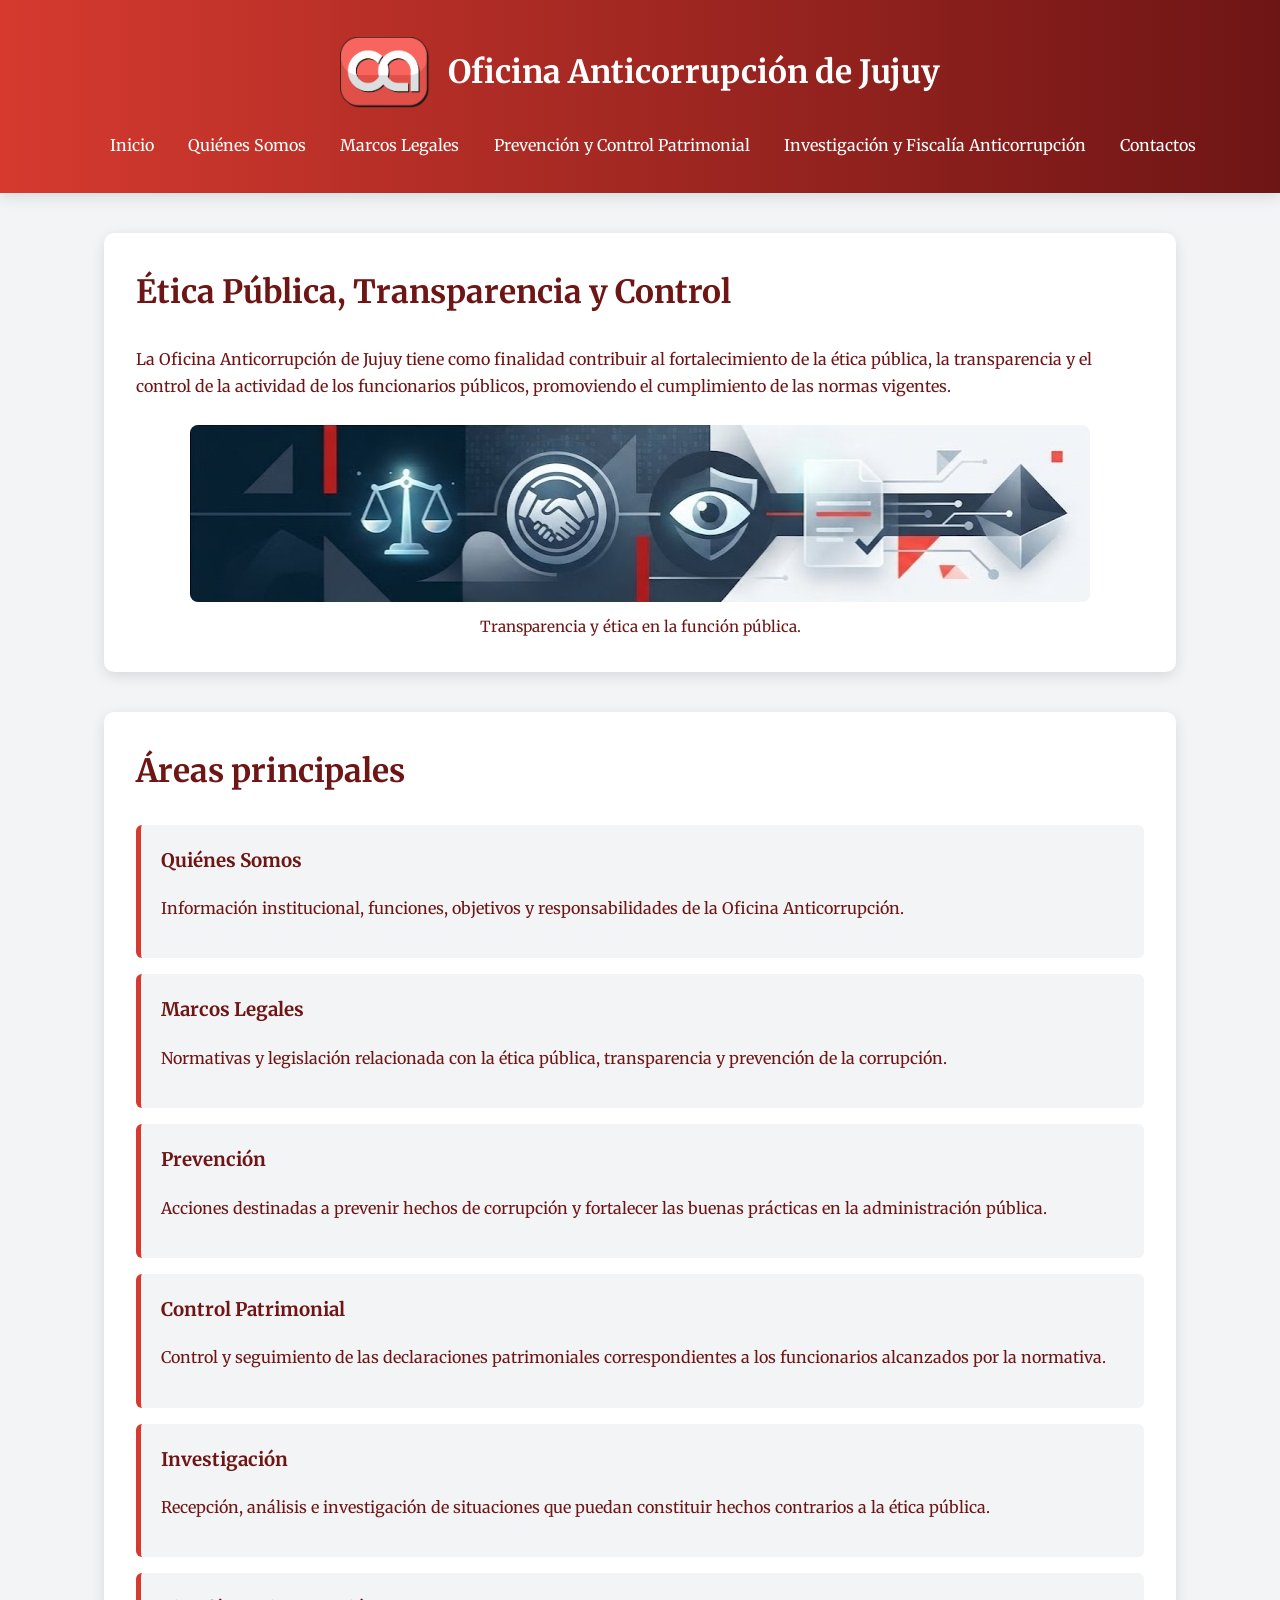
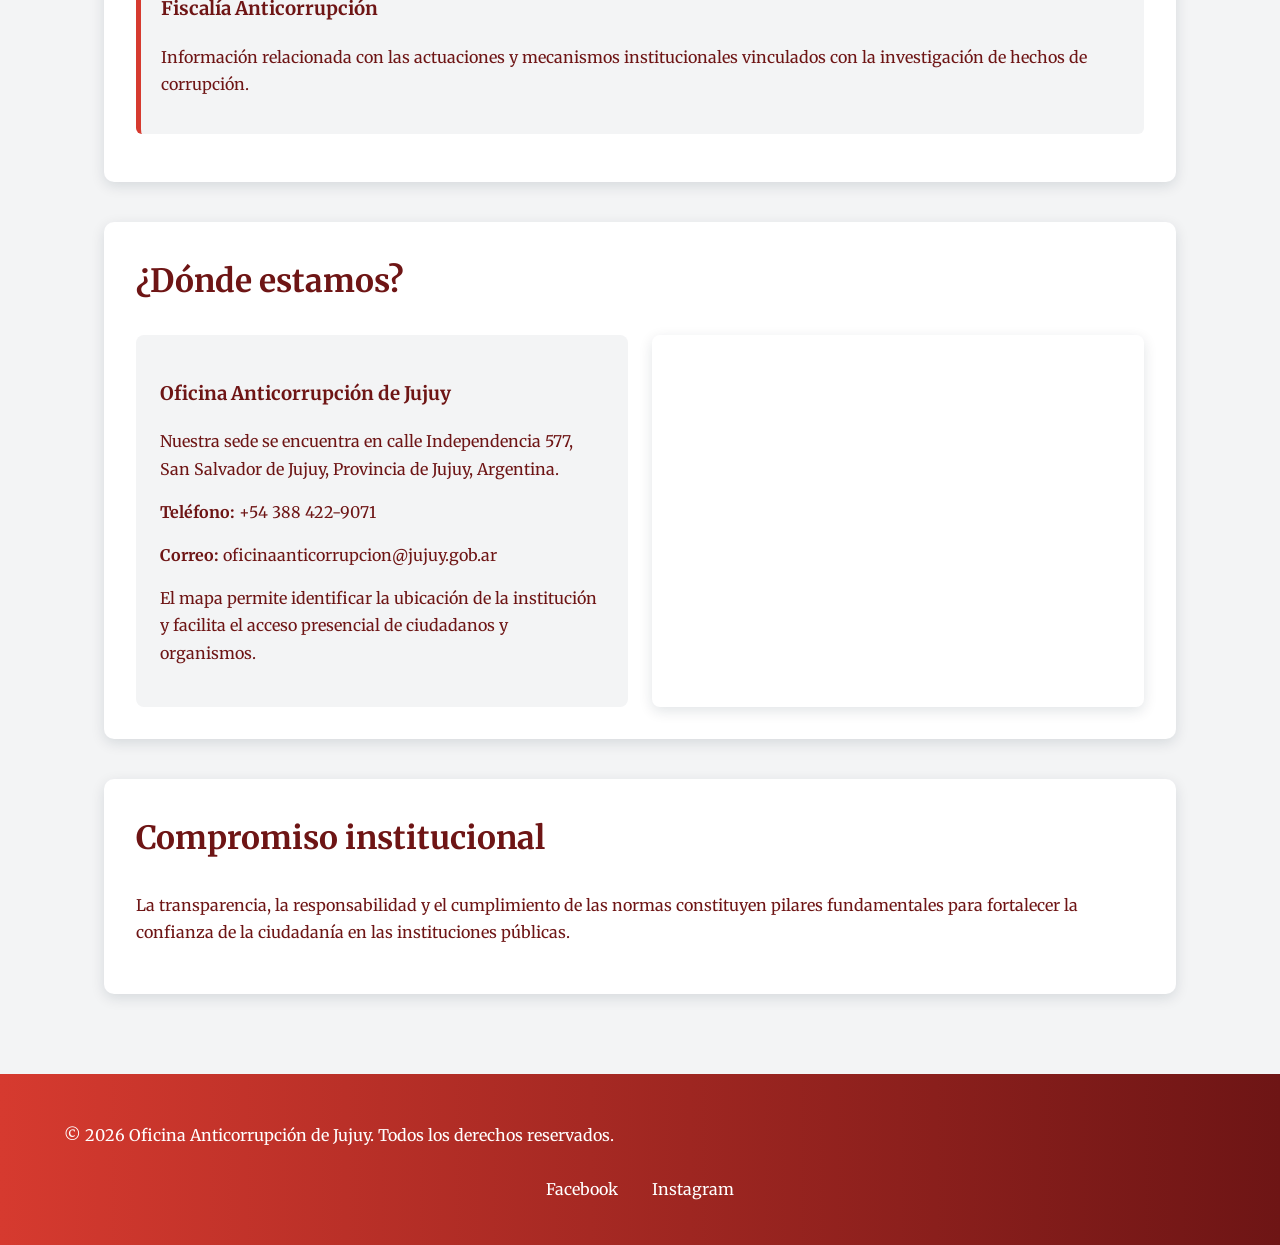
==== index.html @ 7365894a "Primer commit" ====
<!doctype html>
<html lang="es">
  <head>
    <meta charset="UTF-8" />
    <meta name="viewport" content="width=device-width, initial-scale=1.0" />
    <meta
      name="description"
      content="Oficina Anticorrupción de Jujuy - Ética Pública, Transparencia y Control"
    />
    <title>Oficina Anticorrupción de Jujuy</title>
    <link rel="stylesheet" href="./styles/styles.css" />    
  </head>

  <body>
    <header>
      <div class="contenedor">
        <img
          src="./images/logo.png"
          width="90"
          height="auto"
          alt="Nombre de la empresa"
          class="logo"
        />
        <h1>Oficina Anticorrupción de Jujuy</h1>
      </div>
      <nav aria-label="Navegación principal">
        <ul>
          <li><a href="index.html">Inicio</a></li>
          <li><a href="pages/quienes-somos.html">Quiénes Somos</a></li>
          <li><a href="pages/marcos-legales.html">Marcos Legales</a></li>
          <li>
            <a href="pages/prevencion-control.html"
              >Prevención y Control Patrimonial</a
            >
          </li>
          <li>
            <a href="pages/investigacion-fiscalia.html"
              >Investigación y Fiscalía Anticorrupción</a
            >
          </li>
          <li><a href="pages/contactos.html">Contactos</a></li>
        </ul>
      </nav>
    </header>

    <main>
      <section>
        <h2>Ética Pública, Transparencia y Control</h2>
        <p>
          La Oficina Anticorrupción de Jujuy tiene como finalidad contribuir al
          fortalecimiento de la ética pública, la transparencia y el control de
          la actividad de los funcionarios públicos, promoviendo el cumplimiento
          de las normas vigentes.
        </p>

        <figure>
          <img
            src="images/oficina-anticorrupcion.jpg"
            alt="Imagen representativa de transparencia y gestión pública"
          />
          <figcaption>Transparencia y ética en la función pública.</figcaption>
        </figure>
      </section>

      <section>
        <h2>Áreas principales</h2>

        <article>
          <h3>Quiénes Somos</h3>
          <p>
            Información institucional, funciones, objetivos y responsabilidades
            de la Oficina Anticorrupción.
          </p>
        </article>

        <article>
          <h3>Marcos Legales</h3>
          <p>
            Normativas y legislación relacionada con la ética pública,
            transparencia y prevención de la corrupción.
          </p>
        </article>

        <article>
          <h3>Prevención</h3>
          <p>
            Acciones destinadas a prevenir hechos de corrupción y fortalecer las
            buenas prácticas en la administración pública.
          </p>
        </article>

        <article>
          <h3>Control Patrimonial</h3>
          <p>
            Control y seguimiento de las declaraciones patrimoniales
            correspondientes a los funcionarios alcanzados por la normativa.
          </p>
        </article>

        <article>
          <h3>Investigación</h3>
          <p>
            Recepción, análisis e investigación de situaciones que puedan
            constituir hechos contrarios a la ética pública.
          </p>
        </article>

        <article>
          <h3>Fiscalía Anticorrupción</h3>
          <p>
            Información relacionada con las actuaciones y mecanismos
            institucionales vinculados con la investigación de hechos de
            corrupción.
          </p>
        </article>
      </section>

      <section>
        <h2>¿Dónde estamos?</h2>
        <div class="location-grid">
          <div class="location-info">
            <h3>Oficina Anticorrupción de Jujuy</h3>
            <p>
              Nuestra sede se encuentra en calle Independencia 577, San Salvador
              de Jujuy, Provincia de Jujuy, Argentina.
            </p>
            <p><strong>Teléfono:</strong> +54 388 422-9071</p>
            <p><strong>Correo:</strong> oficinaanticorrupcion@jujuy.gob.ar</p>
            <p>
              El mapa permite identificar la ubicación de la institución y
              facilita el acceso presencial de ciudadanos y organismos.
            </p>
          </div>

          <div class="map-container">
            <iframe
              src="https://www.google.com/maps?q=Oficina%20Anticorrupci%C3%B3n%20Jujuy%2C%20Independencia%20577%2C%20San%20Salvador%20de%20Jujuy&output=embed"
              title="Mapa de ubicación de la Oficina Anticorrupción de Jujuy"
              loading="lazy"
              referrerpolicy="no-referrer-when-downgrade"
            >
            </iframe>
          </div>
        </div>
      </section>

      <section>
        <h2>Compromiso institucional</h2>
        <p>
          La transparencia, la responsabilidad y el cumplimiento de las normas
          constituyen pilares fundamentales para fortalecer la confianza de la
          ciudadanía en las instituciones públicas.
        </p>
      </section>
    </main>

    <footer>
      <p>
        &copy; 2026 Oficina Anticorrupción de Jujuy. Todos los derechos
        reservados.
      </p>      
        <nav aria-label="Redes sociales">
          <ul>
            <li>
              <a href="https://www.facebook.com/anticorrupjujuy" aria-label="Facebook"
              >Facebook
              </a>
            </li>
            <li>
              <a href="https://www.instagram.com/anticorrupjujuy" aria-label="Instagram"
              >Instagram
              </a>
            </li>
          </ul>
        </nav>      
    </footer>
  </body>
</html>
---- styles/styles.css ----
@import url('https://fonts.googleapis.com/css2?family=Merriweather:wght@400;700&display=swap');

:root {
    --color-primario: #082032;
    --color-secundario: #2C394B;
    --color-acento: #DB5C53;
    --color-fondo: #F3F4F5;
    --color-ddjj: #D63A2F;
    --color-blanco: #FFFFFF;
    --color-texto: #6E1515;
    --color-borde: #D7DBDF;
    --sombra: 0 4px 14px rgba(8, 32, 50, 0.12);
}

/* Estilos generales de la página */
* {
    box-sizing: border-box;
}

/* Configuración de desplazamiento suave */
html {
    scroll-behavior: smooth;
}

/* Configuración de estilo para el cuerpo de la página */
body {
    margin: 0;
    font-family: "Merriweather", Georgia, serif;
    line-height: 1.7;
    color: var(--color-texto);
    background: var(--color-fondo);
}


/* Configuración de estilo para el encabezado */
header {
    background: linear-gradient(to right, var(--color-ddjj), var(--color-texto));
    color: var(--color-blanco);
    padding: 1.5rem 5%;
    box-shadow: var(--sombra);
}

/*header div  h1 {
    max-width: 1200px;
    margin: 0 auto 1rem;
    font-size: clamp(1.6rem, 3vw, 2.4rem);
    align-items: center;
}*/

.contenedor {
    max-width: 600px;
    margin: 0 auto;
    display: flex;
    align-items: center;
    justify-content: space-between;
}

header nav {
    flex: 1;
    margin-left: 2rem;
    align-self: center;
}

nav ul {
    max-width: 1200px;
    margin: 0 auto;
    padding: 0;
    display: flex;
    flex-wrap: wrap;
    gap: 0.45rem;
    list-style: none;
}

nav a {
    display: block;
    color: var(--color-blanco);
    text-decoration: none;
    padding: 0.65rem 0.85rem;
    border-radius: 6px;
    transition: background-color 0.2s ease, color 0.2s ease;
}

nav a:hover,
nav a:focus {
    background: var(--color-acento);
    color: var(--color-blanco);
    outline: none;
}

main {
    max-width: 1200px;
    margin: 0 auto;
    padding: 2.5rem 5%;
}

section {
    margin-bottom: 2.5rem;
    background: var(--color-blanco);
    padding: 2rem;
    border-radius: 10px;
    box-shadow: var(--sombra);
}

section h2 {
    margin-top: 0;
    color: var(--color-texto);
    font-size: clamp(1.45rem, 2.5vw, 2rem);
}

section article {
    background: var(--color-fondo);
    margin: 1rem 0;
    padding: 1.25rem;
    border-left: 5px solid var(--color-ddjj);
    border-radius: 6px;
}

article h3 {
    margin-top: 0;
    color: var(--color-texto);
}

figure {
    margin: 1.5rem 0 0;
}

figure img {
    display: block;
    width: 100%;
    max-width: 900px;
    height: auto;
    margin: 0 auto;
    border-radius: 8px;
}

figcaption {
    margin-top: 0.75rem;
    text-align: center;
    font-size: 0.95rem;
}

a {
    color: var(--color-acento);
}

/*#areaPrincipal {
    display: flex;
}*/

.button,
button,
input[type="submit"] {
    display: inline-block;
    border: 0;
    border-radius: 6px;
    padding: 0.75rem 1.15rem;
    background: var(--color-acento);
    color: var(--color-blanco);
    font: inherit;
    cursor: pointer;
    text-decoration: none;
}

.button:hover,
button:hover,
input[type="submit"]:hover {
    filter: brightness(0.92);
}

.location-grid,
.contact-grid {
    display: grid;
    grid-template-columns: repeat(2, minmax(0, 1fr));
    gap: 1.5rem;
    align-items: stretch;
}

.location-info,
.contact-info {
    background: var(--color-fondo);
    padding: 1.5rem;
    border-radius: 8px;
}

.map-container {
    min-height: 360px;
    border-radius: 8px;
    overflow: hidden;
    box-shadow: var(--sombra);
}

.map-container iframe {
    display: block;
    width: 100%;
    height: 100%;
    min-height: 360px;
    border: 0;
}

.contact-form {
    display: grid;
    gap: 1rem;
}

.form-group {
    display: grid;
    gap: 0.4rem;
}

.form-group label {
    font-weight: 700;
    color: var(--color-primario);
}

.form-group input,
.form-group select,
.form-group textarea {
    width: 100%;
    padding: 0.75rem;
    border: 1px solid var(--color-borde);
    border-radius: 6px;
    background: var(--color-blanco);
    color: var(--color-texto);
    font: inherit;
}

.form-group textarea {
    min-height: 160px;
    resize: vertical;
}

.form-group input:focus,
.form-group select:focus,
.form-group textarea:focus {
    outline: 3px solid rgba(252, 79, 70, 0.25);
    border-color: var(--color-acento);
}

/*.ddjj-bar {
    border-top: 5px solid var(--color-ddjj);
    border-bottom: 5px solid var(--color-ddjj);
    padding-top: 1rem;
    padding-bottom: 1rem;
}*/

footer {
    background: linear-gradient(to right, var(--color-ddjj), var(--color-texto));
    color: var(--color-blanco);
    padding: 2rem 5%;
}

footer p,
footer nav {
    max-width: 1200px;
    margin-left: auto;
    margin-right: auto;
}

footer nav ul {
    justify-content: center;
}

footer a {
    color: var(--color-blanco);
}

@media (max-width: 800px) {
    .location-grid,
    .contact-grid {
        grid-template-columns: 1fr;
    }

    header {
        padding: 1.25rem 4%;
    }

    nav ul {
        flex-direction: column;
    }

    nav a {
        width: 100%;
    }

    main {
        padding: 1.5rem 4%;
    }

    section {
        padding: 1.25rem;
    }
}

@media (max-width: 480px) {
    body {
        font-size: 0.95rem;
    }

    header h1 {
        font-size: 1.45rem;
    }

    section {
        padding: 1rem;
    }
}
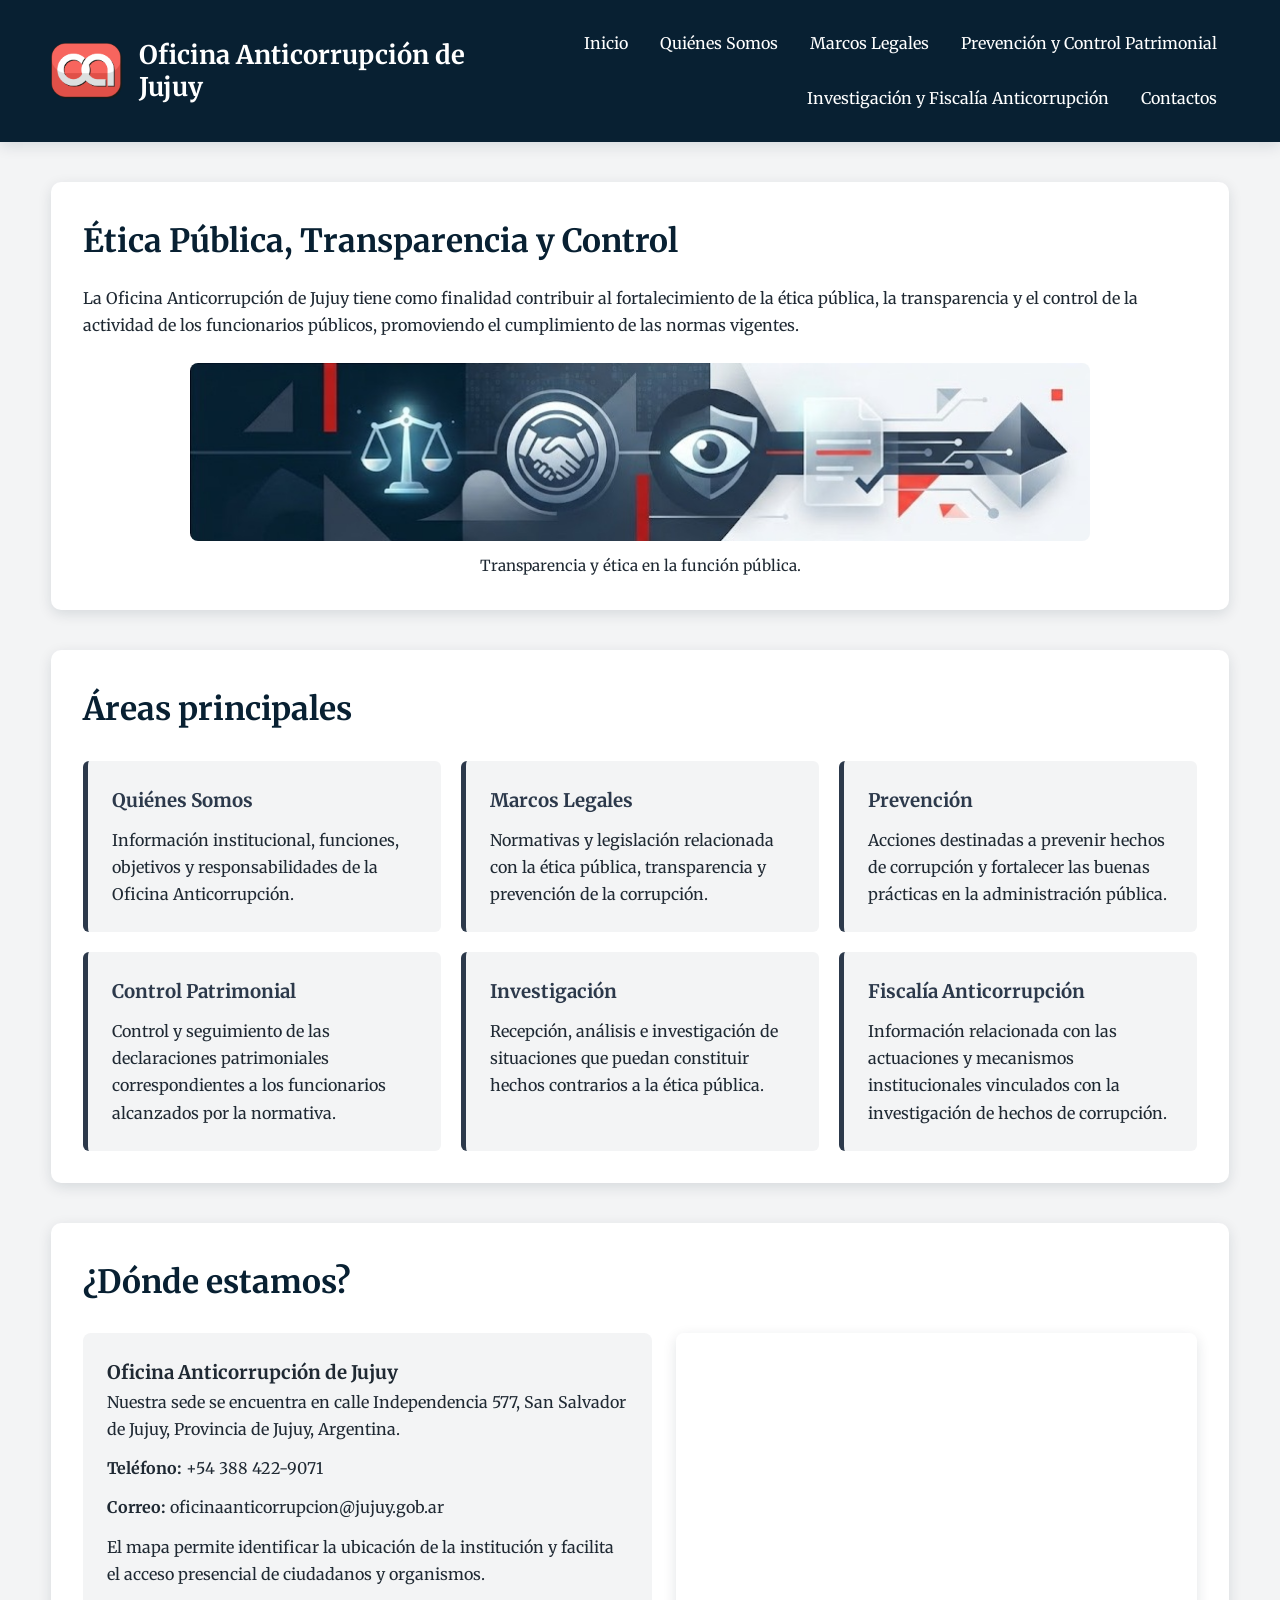
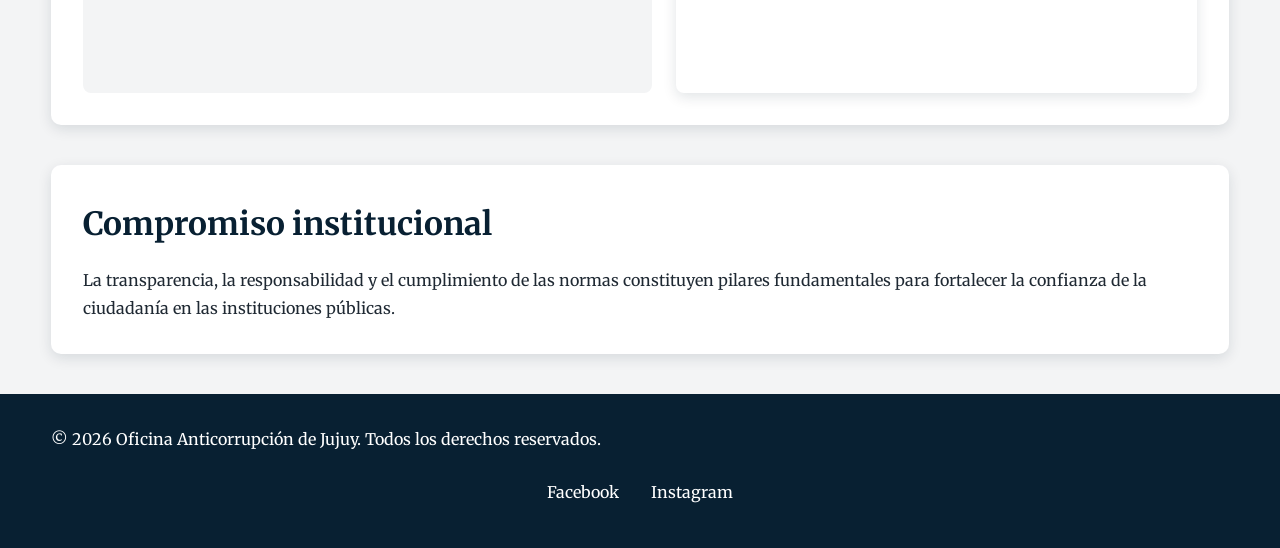
==== commit 4d400482: "Implementar navbar flexible y layout Flexbox en inicio" ====
--- a/index.html
+++ b/index.html
@@ -8,39 +8,42 @@
       content="Oficina Anticorrupción de Jujuy - Ética Pública, Transparencia y Control"
     />
     <title>Oficina Anticorrupción de Jujuy</title>
-    <link rel="stylesheet" href="./styles/styles.css" />    
+    <link rel="stylesheet" href="./styles/styles.css" />
   </head>
 
   <body>
     <header>
-      <div class="contenedor">
-        <img
-          src="./images/logo.png"
-          width="90"
-          height="auto"
-          alt="Nombre de la empresa"
-          class="logo"
-        />
-        <h1>Oficina Anticorrupción de Jujuy</h1>
+      <div class="navbar">
+        <div class="brand">
+          <img
+            src="./images/logo.png"
+            width="90"
+            height="auto"
+            alt="Logo de la Oficina Anticorrupción de Jujuy"
+            class="logo"
+          />
+          <h1>Oficina Anticorrupción de Jujuy</h1>
+        </div>
+
+        <nav aria-label="Navegación principal">
+          <ul>
+            <li><a href="index.html">Inicio</a></li>
+            <li><a href="pages/quienes-somos.html">Quiénes Somos</a></li>
+            <li><a href="pages/marcos-legales.html">Marcos Legales</a></li>
+            <li>
+              <a href="pages/prevencion-control.html">
+                Prevención y Control Patrimonial
+              </a>
+            </li>
+            <li>
+              <a href="pages/investigacion-fiscalia.html">
+                Investigación y Fiscalía Anticorrupción
+              </a>
+            </li>
+            <li><a href="pages/contactos.html">Contactos</a></li>
+          </ul>
+        </nav>
       </div>
-      <nav aria-label="Navegación principal">
-        <ul>
-          <li><a href="index.html">Inicio</a></li>
-          <li><a href="pages/quienes-somos.html">Quiénes Somos</a></li>
-          <li><a href="pages/marcos-legales.html">Marcos Legales</a></li>
-          <li>
-            <a href="pages/prevencion-control.html"
-              >Prevención y Control Patrimonial</a
-            >
-          </li>
-          <li>
-            <a href="pages/investigacion-fiscalia.html"
-              >Investigación y Fiscalía Anticorrupción</a
-            >
-          </li>
-          <li><a href="pages/contactos.html">Contactos</a></li>
-        </ul>
-      </nav>
     </header>
 
     <main>
@@ -65,58 +68,61 @@
       <section>
         <h2>Áreas principales</h2>
 
-        <article>
-          <h3>Quiénes Somos</h3>
-          <p>
-            Información institucional, funciones, objetivos y responsabilidades
-            de la Oficina Anticorrupción.
-          </p>
-        </article>
+        <div class="areas-grid">
+          <article>
+            <h3>Quiénes Somos</h3>
+            <p>
+              Información institucional, funciones, objetivos y responsabilidades
+              de la Oficina Anticorrupción.
+            </p>
+          </article>
 
-        <article>
-          <h3>Marcos Legales</h3>
-          <p>
-            Normativas y legislación relacionada con la ética pública,
-            transparencia y prevención de la corrupción.
-          </p>
-        </article>
+          <article>
+            <h3>Marcos Legales</h3>
+            <p>
+              Normativas y legislación relacionada con la ética pública,
+              transparencia y prevención de la corrupción.
+            </p>
+          </article>
 
-        <article>
-          <h3>Prevención</h3>
-          <p>
-            Acciones destinadas a prevenir hechos de corrupción y fortalecer las
-            buenas prácticas en la administración pública.
-          </p>
-        </article>
+          <article>
+            <h3>Prevención</h3>
+            <p>
+              Acciones destinadas a prevenir hechos de corrupción y fortalecer las
+              buenas prácticas en la administración pública.
+            </p>
+          </article>
 
-        <article>
-          <h3>Control Patrimonial</h3>
-          <p>
-            Control y seguimiento de las declaraciones patrimoniales
-            correspondientes a los funcionarios alcanzados por la normativa.
-          </p>
-        </article>
+          <article>
+            <h3>Control Patrimonial</h3>
+            <p>
+              Control y seguimiento de las declaraciones patrimoniales
+              correspondientes a los funcionarios alcanzados por la normativa.
+            </p>
+          </article>
 
-        <article>
-          <h3>Investigación</h3>
-          <p>
-            Recepción, análisis e investigación de situaciones que puedan
-            constituir hechos contrarios a la ética pública.
-          </p>
-        </article>
+          <article>
+            <h3>Investigación</h3>
+            <p>
+              Recepción, análisis e investigación de situaciones que puedan
+              constituir hechos contrarios a la ética pública.
+            </p>
+          </article>
 
-        <article>
-          <h3>Fiscalía Anticorrupción</h3>
-          <p>
-            Información relacionada con las actuaciones y mecanismos
-            institucionales vinculados con la investigación de hechos de
-            corrupción.
-          </p>
-        </article>
+          <article>
+            <h3>Fiscalía Anticorrupción</h3>
+            <p>
+              Información relacionada con las actuaciones y mecanismos
+              institucionales vinculados con la investigación de hechos de
+              corrupción.
+            </p>
+          </article>
+        </div>
       </section>
 
       <section>
         <h2>¿Dónde estamos?</h2>
+
         <div class="location-grid">
           <div class="location-info">
             <h3>Oficina Anticorrupción de Jujuy</h3>
@@ -158,21 +164,28 @@
       <p>
         &copy; 2026 Oficina Anticorrupción de Jujuy. Todos los derechos
         reservados.
-      </p>      
-        <nav aria-label="Redes sociales">
-          <ul>
-            <li>
-              <a href="https://www.facebook.com/anticorrupjujuy" aria-label="Facebook"
-              >Facebook
-              </a>
-            </li>
-            <li>
-              <a href="https://www.instagram.com/anticorrupjujuy" aria-label="Instagram"
-              >Instagram
-              </a>
-            </li>
-          </ul>
-        </nav>      
+      </p>
+
+      <nav aria-label="Redes sociales">
+        <ul>
+          <li>
+            <a
+              href="https://www.facebook.com/anticorrupjujuy"
+              aria-label="Facebook"
+            >
+              Facebook
+            </a>
+          </li>
+          <li>
+            <a
+              href="https://www.instagram.com/anticorrupjujuy"
+              aria-label="Instagram"
+            >
+              Instagram
+            </a>
+          </li>
+        </ul>
+      </nav>
     </footer>
   </body>
 </html>
--- a/styles/styles.css
+++ b/styles/styles.css
@@ -1,82 +1,99 @@
 @import url('https://fonts.googleapis.com/css2?family=Merriweather:wght@400;700&display=swap');
+
+/* Reset global solicitado por la actividad */
+* {
+    margin: 0;
+    padding: 0;
+    box-sizing: border-box;
+}
 
 :root {
     --color-primario: #082032;
     --color-secundario: #2C394B;
-    --color-acento: #DB5C53;
+    --color-acento: #FC4F46;
     --color-fondo: #F3F4F5;
-    --color-ddjj: #D63A2F;
+    --color-ddjj: #B71C1C;
     --color-blanco: #FFFFFF;
-    --color-texto: #6E1515;
+    --color-texto: #1F2933;
     --color-borde: #D7DBDF;
     --sombra: 0 4px 14px rgba(8, 32, 50, 0.12);
 }
 
-/* Estilos generales de la página */
-* {
-    box-sizing: border-box;
-}
-
-/* Configuración de desplazamiento suave */
 html {
     scroll-behavior: smooth;
 }
 
-/* Configuración de estilo para el cuerpo de la página */
 body {
-    margin: 0;
+    min-height: 100vh;
     font-family: "Merriweather", Georgia, serif;
     line-height: 1.7;
     color: var(--color-texto);
     background: var(--color-fondo);
 }
 
-
-/* Configuración de estilo para el encabezado */
+/* =========================
+   NAVBAR FLEXIBLE
+   ========================= */
+
 header {
-    background: linear-gradient(to right, var(--color-ddjj), var(--color-texto));
-    color: var(--color-blanco);
-    padding: 1.5rem 5%;
+    background: var(--color-primario);
+    color: var(--color-blanco);
     box-shadow: var(--sombra);
 }
 
-/*header div  h1 {
-    max-width: 1200px;
-    margin: 0 auto 1rem;
-    font-size: clamp(1.6rem, 3vw, 2.4rem);
-    align-items: center;
-}*/
-
-.contenedor {
-    max-width: 600px;
+.navbar {
+    width: min(1200px, 92%);
+    min-height: 96px;
     margin: 0 auto;
+    padding: 20px 0;
     display: flex;
     align-items: center;
     justify-content: space-between;
+    gap: 32px;
+}
+
+.brand {
+    display: flex;
+    align-items: center;
+    gap: 16px;
+    flex-shrink: 0;
+}
+
+.logo {
+    width: 72px;
+    height: auto;
+    display: block;
+}
+
+.brand h1 {
+    max-width: 330px;
+    font-size: clamp(1.15rem, 2vw, 1.65rem);
+    line-height: 1.25;
+    color: var(--color-blanco);
 }
 
 header nav {
-    flex: 1;
-    margin-left: 2rem;
-    align-self: center;
+    display: flex;
+    align-items: center;
+    justify-content: flex-end;
+    min-width: 0;
 }
 
 nav ul {
-    max-width: 1200px;
-    margin: 0 auto;
-    padding: 0;
-    display: flex;
+    display: flex;
+    align-items: center;
+    justify-content: flex-end;
     flex-wrap: wrap;
-    gap: 0.45rem;
+    gap: 8px;
     list-style: none;
 }
 
 nav a {
     display: block;
+    padding: 10px 12px;
+    border-radius: 6px;
     color: var(--color-blanco);
     text-decoration: none;
-    padding: 0.65rem 0.85rem;
-    border-radius: 6px;
     transition: background-color 0.2s ease, color 0.2s ease;
 }
 
@@ -87,41 +104,75 @@
     outline: none;
 }
 
+/* =========================
+   CONTENIDO GENERAL
+   ========================= */
+
 main {
-    max-width: 1200px;
+    width: min(1200px, 92%);
     margin: 0 auto;
-    padding: 2.5rem 5%;
+    padding: 40px 0;
 }
 
 section {
-    margin-bottom: 2.5rem;
+    margin-bottom: 40px;
+    padding: 32px;
     background: var(--color-blanco);
-    padding: 2rem;
     border-radius: 10px;
     box-shadow: var(--sombra);
 }
 
+section:last-child {
+    margin-bottom: 0;
+}
+
 section h2 {
-    margin-top: 0;
-    color: var(--color-texto);
+    margin-bottom: 16px;
+    color: var(--color-primario);
     font-size: clamp(1.45rem, 2.5vw, 2rem);
 }
 
-section article {
+section p + p {
+    margin-top: 12px;
+}
+
+/* =========================
+   FLEXBOX PARA ÁREAS
+   ========================= */
+
+.areas-grid,
+.funciones-grid {
+    display: flex;
+    align-items: stretch;
+    flex-wrap: wrap;
+    gap: 20px;
+    margin-top: 24px;
+}
+
+.areas-grid article,
+.funciones-grid article {
+    flex: 1 1 280px;
+    min-width: 240px;
+}
+
+article {
+    padding: 24px;
     background: var(--color-fondo);
-    margin: 1rem 0;
-    padding: 1.25rem;
-    border-left: 5px solid var(--color-ddjj);
+    border-left: 5px solid var(--color-secundario);
     border-radius: 6px;
 }
 
 article h3 {
-    margin-top: 0;
-    color: var(--color-texto);
-}
+    margin-bottom: 10px;
+    color: var(--color-secundario);
+}
+
+/* =========================
+   IMÁGENES
+   ========================= */
 
 figure {
-    margin: 1.5rem 0 0;
+    margin-top: 24px;
 }
 
 figure img {
@@ -134,58 +185,36 @@
 }
 
 figcaption {
-    margin-top: 0.75rem;
+    margin-top: 12px;
     text-align: center;
     font-size: 0.95rem;
 }
 
-a {
-    color: var(--color-acento);
-}
-
-/*#areaPrincipal {
-    display: flex;
-}*/
-
-.button,
-button,
-input[type="submit"] {
-    display: inline-block;
-    border: 0;
-    border-radius: 6px;
-    padding: 0.75rem 1.15rem;
-    background: var(--color-acento);
-    color: var(--color-blanco);
-    font: inherit;
-    cursor: pointer;
-    text-decoration: none;
-}
-
-.button:hover,
-button:hover,
-input[type="submit"]:hover {
-    filter: brightness(0.92);
-}
-
-.location-grid,
-.contact-grid {
-    display: grid;
-    grid-template-columns: repeat(2, minmax(0, 1fr));
-    gap: 1.5rem;
+/* =========================
+   UBICACIÓN
+   ========================= */
+
+.location-grid {
+    display: flex;
     align-items: stretch;
+    gap: 24px;
+    margin-top: 24px;
 }
 
 .location-info,
 .contact-info {
+    flex: 1 1 0;
+    min-width: 0;
+    padding: 24px;
     background: var(--color-fondo);
-    padding: 1.5rem;
     border-radius: 8px;
 }
 
 .map-container {
+    flex: 1 1 0;
     min-height: 360px;
+    overflow: hidden;
     border-radius: 8px;
-    overflow: hidden;
     box-shadow: var(--sombra);
 }
 
@@ -197,14 +226,32 @@
     border: 0;
 }
 
+/* =========================
+   FORMULARIO
+   ========================= */
+
+.contact-grid {
+    display: flex;
+    align-items: stretch;
+    gap: 24px;
+    margin-top: 24px;
+}
+
 .contact-form {
-    display: grid;
-    gap: 1rem;
+    flex: 1 1 0;
+    min-width: 0;
+    display: flex;
+    flex-direction: column;
+    gap: 16px;
+    padding: 24px;
+    background: var(--color-fondo);
+    border-radius: 8px;
 }
 
 .form-group {
-    display: grid;
-    gap: 0.4rem;
+    display: flex;
+    flex-direction: column;
+    gap: 6px;
 }
 
 .form-group label {
@@ -216,7 +263,7 @@
 .form-group select,
 .form-group textarea {
     width: 100%;
-    padding: 0.75rem;
+    padding: 12px;
     border: 1px solid var(--color-borde);
     border-radius: 6px;
     background: var(--color-blanco);
@@ -236,71 +283,157 @@
     border-color: var(--color-acento);
 }
 
-/*.ddjj-bar {
+.button,
+button,
+input[type="submit"] {
+    display: inline-block;
+    padding: 12px 20px;
+    border: 0;
+    border-radius: 6px;
+    background: var(--color-acento);
+    color: var(--color-blanco);
+    font: inherit;
+    cursor: pointer;
+}
+
+.button:hover,
+button:hover,
+input[type="submit"]:hover {
+    filter: brightness(0.92);
+}
+
+a {
+    color: var(--color-acento);
+}
+
+/* =========================
+   DECLARACIONES JURADAS
+   ========================= */
+
+.ddjj-bar {
     border-top: 5px solid var(--color-ddjj);
     border-bottom: 5px solid var(--color-ddjj);
-    padding-top: 1rem;
-    padding-bottom: 1rem;
-}*/
+}
+
+/* =========================
+   FOOTER
+   ========================= */
 
 footer {
-    background: linear-gradient(to right, var(--color-ddjj), var(--color-texto));
-    color: var(--color-blanco);
-    padding: 2rem 5%;
-}
-
-footer p,
+    padding: 32px 0;
+    background: var(--color-primario);
+    color: var(--color-blanco);
+}
+
+footer > p {
+    width: min(1200px, 92%);
+    margin: 0 auto 16px;
+}
+
 footer nav {
-    max-width: 1200px;
-    margin-left: auto;
-    margin-right: auto;
+    width: min(1200px, 92%);
+    margin: 0 auto;
 }
 
 footer nav ul {
     justify-content: center;
 }
 
-footer a {
-    color: var(--color-blanco);
+/* =========================
+   RESPONSIVE
+   ========================= */
+
+@media (max-width: 1000px) {
+    .navbar {
+        flex-wrap: wrap;
+    }
+
+    header nav {
+        flex: 1 1 100%;
+        justify-content: center;
+    }
+
+    nav ul {
+        justify-content: center;
+    }
 }
 
 @media (max-width: 800px) {
+    .navbar {
+        width: 92%;
+        justify-content: center;
+    }
+
+    .brand {
+        justify-content: center;
+    }
+
+    header nav {
+        width: 100%;
+    }
+
+    nav ul {
+        width: 100%;
+        justify-content: center;
+    }
+
     .location-grid,
     .contact-grid {
-        grid-template-columns: 1fr;
-    }
-
-    header {
-        padding: 1.25rem 4%;
+        flex-direction: column;
+    }
+
+    main {
+        padding: 24px 0;
+    }
+
+    section {
+        padding: 24px;
+        margin-bottom: 24px;
+    }
+}
+
+@media (max-width: 560px) {
+    .navbar {
+        padding: 16px 0;
+        gap: 20px;
+    }
+
+    .brand {
+        width: 100%;
+        flex-direction: column;
+        text-align: center;
     }
 
     nav ul {
         flex-direction: column;
-    }
-
+        width: 100%;
+        gap: 4px;
+    }
+
+    nav li,
     nav a {
         width: 100%;
-    }
-
-    main {
-        padding: 1.5rem 4%;
+        text-align: center;
+    }
+
+    .areas-grid,
+    .funciones-grid {
+        flex-direction: column;
+    }
+
+    .areas-grid article,
+    .funciones-grid article {
+        min-width: 0;
     }
 
     section {
-        padding: 1.25rem;
-    }
-}
-
-@media (max-width: 480px) {
-    body {
-        font-size: 0.95rem;
-    }
-
-    header h1 {
-        font-size: 1.45rem;
-    }
-
-    section {
-        padding: 1rem;
-    }
-}
+        padding: 20px;
+    }
+
+    article,
+    .location-info,
+    .contact-info,
+    .contact-form {
+        padding: 20px;
+    }
+}
